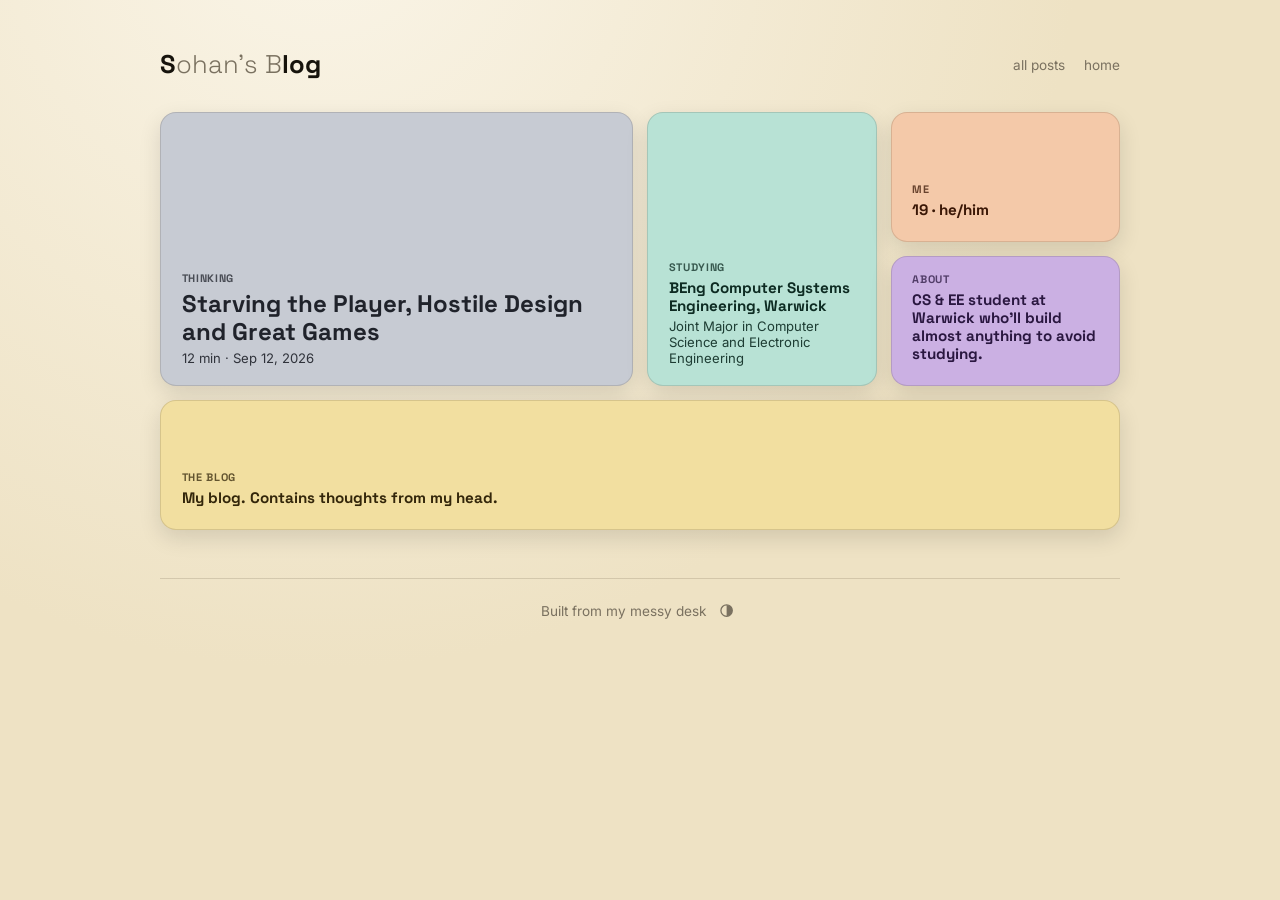
==== index.html @ 7ab5f75b "Initial commit of built site Co-Authored-By: Claude Sonnet 5 <noreply@anthropic.com> Claude-Session:" ====
<!doctype html>
<html lang="en">
<head>
<meta charset="utf-8">
<script>try{var t=localStorage.getItem('theme');if(t==='light'||t==='dark')document.documentElement.dataset.theme=t;}catch(e){}</script>
<meta name="viewport" content="width=device-width, initial-scale=1">
<meta name="color-scheme" content="light dark">
<title>Slog</title>
<link rel="preconnect" href="https://fonts.googleapis.com">
<link href="https://fonts.googleapis.com/css2?family=Space+Grotesk:wght@300;500;700;800&family=Inter:wght@400;500;600&family=IBM+Plex+Mono:wght@400;500&display=swap" rel="stylesheet">
<link rel="stylesheet" href="styles.css">
</head>
<body>
<div class="wrap">
  <header>
    <div class="id">
      <span class="name logo" id="site-logo"><span class="hl">S</span><span class="mid">ohan's B</span><span class="hl">log</span></span>
    </div>
    <nav class="top"><a href="posts.html">all posts</a><a href="index.html">home</a></nav>
  </header>
  
  <div class="grid">
    <a class="tile size-lg" style="background:var(--cat-thinking-bg);color:var(--cat-thinking-text)" href="posts/starving-the-player.html">
    <p class="kicker">THINKING</p>
    <h2>Starving the Player, Hostile Design and Great Games</h2>
    <p>12 min &middot; Sep 12, 2026</p>
  </a>
    <div class="tile size-tall meta-tile bio" style="background:var(--cat-studying-bg);color:var(--cat-studying-text)">
      <p class="kicker">STUDYING</p>
      <h2>BEng Computer Systems Engineering, Warwick</h2>
      <p>Joint Major in Computer Science and Electronic Engineering</p>
    </div>
    <div class="tile size-sm meta-tile bio" style="background:var(--cat-me-bg);color:var(--cat-me-text)">
      <p class="kicker">ME</p>
      <h2>19 &middot; he/him</h2>
      
    </div>
    <div class="tile size-sm meta-tile bio" style="background:var(--cat-about-bg);color:var(--cat-about-text)">
      <p class="kicker">ABOUT</p>
      <h2>CS &amp; EE student at Warwick who'll build almost anything to avoid studying.</h2>
      
    </div>
    <div class="tile size-wide meta-tile bio" style="background:var(--cat-site-bg);color:var(--cat-site-text)">
      <p class="kicker">THE BLOG</p>
      <h2>My blog. Contains thoughts from my head.</h2>
      
    </div>
  </div>
  <footer>
    Built from my messy desk
    <button type="button" id="theme-toggle" class="theme-toggle" title="Toggle theme" aria-label="Toggle color theme">
      <svg viewBox="0 0 24 24" fill="none" stroke="currentColor" stroke-width="2">
        <circle cx="12" cy="12" r="9"/>
        <path d="M12 3a9 9 0 0 1 0 18z" fill="currentColor" stroke="none"/>
      </svg>
    </button>
  </footer>
</div>
<script>
(function(){
  var btn = document.getElementById('theme-toggle');
  function effective(){
    return document.documentElement.dataset.theme
      || (matchMedia('(prefers-color-scheme: light)').matches ? 'light' : 'dark');
  }
  function label(){
    btn.setAttribute('aria-label', 'Switch to ' + (effective() === 'light' ? 'dark' : 'light') + ' mode');
  }
  label();
  btn.addEventListener('click', function(){
    var next = effective() === 'light' ? 'dark' : 'light';
    document.documentElement.dataset.theme = next;
    try { localStorage.setItem('theme', next); } catch (e) {}
    label();
  });
})();
</script>
<script>
setTimeout(function(){
  var logo = document.getElementById('site-logo');
  if (logo) logo.classList.add('collapsed');
}, 2000);
</script>
</body>
</html>
---- styles.css ----
:root, :root[data-theme="dark"]{
  --bg:#0a0b10; --lime:#d7e34a; --pink:#ff5c8a; --sky:#7ec8e3; --cream:#f2f0e8;
  --card:#151821; --border:rgba(255,255,255,.08); --dim:#9aa0ae; --txt:#e8e8e4;
  --body-txt:#c7cad2; --emphasis:#ffffff; --grad-a:#171a22; --grad-b:#0a0b10;
  --shadow-a:.4; --shadow-a-strong:.5;

  /* Category tile colors: identity, not theme — but still CSS variables (not
     hex baked into the HTML) so each one can be tuned separately per theme,
     e.g. `retro` needs a different tile color in light mode or it disappears
     into a cream page background. */
  --cat-hardware-bg:#d7e34a; --cat-hardware-text:#141410;
  --cat-repair-bg:#ff5c8a;   --cat-repair-text:#2b0f18;
  --cat-language-bg:#7ec8e3; --cat-language-text:#0e2233;
  --cat-retro-bg:#f2f0e8;    --cat-retro-text:#141410;
  --cat-default-bg:#9aa0ae;  --cat-default-text:#141410;
  --cat-about-bg:#b39ddb;    --cat-about-text:#1f1533;
  --cat-thinking-bg:#9aa0ae; --cat-thinking-text:#141410;

  /* Home page bio tiles (templates.js `bioTile()`) — each gets its own
     color so the three don't read as one repeated block, distinct from
     every post category above. */
  --cat-studying-bg:#7cd9c0; --cat-studying-text:#0c2b23;
  --cat-me-bg:#ffb08a;       --cat-me-text:#3a1706;
  --cat-site-bg:#f0c14b;     --cat-site-text:#2b1d05;
}
@media (prefers-color-scheme: light){
  :root{
    --bg:#f3ecd9; --card:#e8ddc2; --border:rgba(43,31,10,.14); --dim:#7a7160; --txt:#241f16;
    --body-txt:#4a4436; --emphasis:#16130c; --grad-a:#faf5e8; --grad-b:#eee2c4;
    --shadow-a:.12; --shadow-a-strong:.18;

    /* Dark mode can run these hues near-full saturation because they're
       glowing against near-black. On a light/cream page the same intensity
       next to dark text just looks loud, so light mode is a softened pastel
       pass of the same hues (lower saturation, higher lightness) rather
       than the dark-mode values lightly tweaked. `retro`/`default` are the
       exception — they stay a bit more saturated/mid-tone on purpose, or
       they'd wash out into the (also cream) page background. */
    --cat-hardware-bg:#dde8ad; --cat-hardware-text:#242807;
    --cat-repair-bg:#f3c2d1;   --cat-repair-text:#4a1420;
    --cat-language-bg:#c3e2f0; --cat-language-text:#0f2c3d;
    --cat-retro-bg:#d6c69c;    --cat-retro-text:#2b2013;
    --cat-default-bg:#c7cbd3;  --cat-default-text:#20232b;
    --cat-about-bg:#cbb0e3;    --cat-about-text:#2a1740;
    --cat-thinking-bg:#c7cbd3; --cat-thinking-text:#20232b;
    --cat-studying-bg:#b8e2d5; --cat-studying-text:#0d2b22;
    --cat-me-bg:#f4c9a9;       --cat-me-text:#3a1706;
    --cat-site-bg:#f2dfa0;     --cat-site-text:#33260a;
  }
}
/* Manual override from the theme-toggle button (templates.js), stored in
   localStorage. Attribute selectors here outrank the plain `:root` used by
   the media query above, so this wins over the system preference whichever
   way it goes; no `data-theme` attribute at all means "follow the system". */
:root[data-theme="light"]{
  --bg:#f3ecd9; --card:#e8ddc2; --border:rgba(43,31,10,.14); --dim:#7a7160; --txt:#241f16;
  --body-txt:#4a4436; --emphasis:#16130c; --grad-a:#faf5e8; --grad-b:#eee2c4;
  --shadow-a:.12; --shadow-a-strong:.18;
  --cat-hardware-bg:#dde8ad; --cat-hardware-text:#242807;
  --cat-repair-bg:#f3c2d1;   --cat-repair-text:#4a1420;
  --cat-language-bg:#c3e2f0; --cat-language-text:#0f2c3d;
  --cat-retro-bg:#d6c69c;    --cat-retro-text:#2b2013;
  --cat-default-bg:#c7cbd3;  --cat-default-text:#20232b;
  --cat-about-bg:#cbb0e3;    --cat-about-text:#2a1740;
  --cat-thinking-bg:#c7cbd3; --cat-thinking-text:#20232b;
  --cat-studying-bg:#b8e2d5; --cat-studying-text:#0d2b22;
  --cat-me-bg:#f4c9a9;       --cat-me-text:#3a1706;
  --cat-site-bg:#f2dfa0;     --cat-site-text:#33260a;
}
*{box-sizing:border-box}
/* Flipping the theme changes a lot of variables at once (page background,
   borders, every tile color); without this everything just snaps, which
   reads as a glitch rather than a deliberate toggle. Elements below that
   already declare their own `transition` (`.tile`, `.rel`, `.theme-toggle`)
   need these properties folded into that list instead — a competing
   `transition` declaration replaces this one outright, it doesn't merge. */
*{transition:background-color .35s ease, color .35s ease, border-color .35s ease, box-shadow .35s ease}
html{background:var(--bg)}
body{
  background:radial-gradient(circle at 25% -10%, var(--grad-a), var(--grad-b) 55%);
  margin:0; min-height:100vh; font-family:'Inter',sans-serif; color:var(--txt); padding:3rem 1.6rem 5rem;
  transition:background .35s ease, color .35s ease;
}
.wrap{max-width:960px; margin:0 auto}
header{display:flex; align-items:center; justify-content:space-between; margin-bottom:2rem; flex-wrap:wrap; gap:1rem}
.id{display:flex; align-items:center; gap:.7rem}
.id .name{font-family:'Space Grotesk',sans-serif; font-weight:800; font-size:1.6rem}
/* Home page only: reads as "Sohan's Blog", but the bold letters alone
   spell "Slog" (S...log) — hence the site's actual title everywhere else. */
.id .logo{font-weight:300; color:var(--dim)}
.id .logo .hl{font-weight:800; color:var(--emphasis)}
/* Home page only (`animateLogo` in templates.js adds `.collapsed` after a
   delay): shrinking `.mid`'s max-width to 0 is what visually pulls "S" and
   "log" together into "Slog" — simpler and more robust than animating two
   separate transforms toward each other, and it degrades gracefully to a
   static "Sohan's Blog" on every page that never adds `.collapsed`. */
.id .logo .mid{
  display:inline-block; overflow:hidden; white-space:nowrap; vertical-align:bottom;
  max-width:20ch; opacity:1;
  transition:max-width 1.1s cubic-bezier(.2,.8,.3,1), opacity .9s ease, color .35s ease;
}
.id .logo.collapsed .mid{max-width:0; opacity:0}
nav.top a{color:var(--dim); text-decoration:none; font-size:.85rem; margin-left:1.2rem}
nav.top a:hover{color:var(--emphasis)}

.page-title{font-family:'Space Grotesk',sans-serif; font-size:1.7rem; margin:0 0 1.4rem}

/* Bento grid: size classes + dense auto-flow, so any number of tiles just packs itself */
.grid{
  display:grid; grid-template-columns:repeat(4,1fr); grid-auto-rows:130px; grid-auto-flow:dense; gap:14px;
}
.tile{
  border-radius:16px; padding:1.2rem 1.3rem; overflow:hidden; text-decoration:none; color:inherit;
  display:flex; flex-direction:column; justify-content:flex-end; border:1px solid var(--border);
  box-shadow:0 8px 22px rgb(0 0 0 / var(--shadow-a));
  transition:transform .2s cubic-bezier(.2,.8,.3,1), box-shadow .05s ease, background-color .35s ease, color .35s ease, border-color .35s ease;
}
.tile:hover{transform:translateY(-4px); box-shadow:0 16px 32px rgb(0 0 0 / var(--shadow-a-strong))}
.size-lg{grid-column:span 2; grid-row:span 2}
.size-md{grid-column:span 2; grid-row:span 1}
.size-sm{grid-column:span 1; grid-row:span 1}
.size-wide{grid-column:span 4; grid-row:span 1}
.size-tall{grid-column:span 1; grid-row:span 2}
.tile .kicker{font-family:'Space Grotesk',sans-serif; font-size:.68rem; font-weight:700; letter-spacing:.06em; opacity:.75; margin:0 0 .3rem}
.tile h2{font-family:'Space Grotesk',sans-serif; font-size:1.1rem; margin:0 0 .2rem; line-height:1.18}
.size-lg h2{font-size:1.5rem}
.tile p{margin:0; font-size:.82rem; opacity:.9}
.meta-tile{cursor:default}
.bio h2{font-size:.95rem}

@media (max-width:700px){
  .grid{grid-template-columns:repeat(2,1fr)}
  .size-wide{grid-column:span 2}
}

/* Post page */
.back{display:inline-flex; align-items:center; gap:.4rem; color:var(--dim); text-decoration:none; font-size:.85rem; margin-bottom:1.6rem}
.back:hover{color:var(--emphasis)}
.back svg{width:14px; height:14px}
.kicker-badge{
  display:inline-flex; align-items:center; gap:.4rem; font-family:'Space Grotesk',sans-serif; font-weight:700;
  font-size:.7rem; letter-spacing:.06em; padding:.3rem .7rem; border-radius:20px; margin-bottom:1.1rem;
}
h1{font-family:'Space Grotesk',sans-serif; font-size:clamp(1.8rem,5vw,2.4rem); line-height:1.15; margin:0 0 1rem}
.post-meta{color:var(--dim); font-size:.88rem; margin:0 0 2.4rem; display:flex; gap:1rem; flex-wrap:wrap}
article{max-width:680px}
article h2{font-family:'Space Grotesk',sans-serif; font-size:1.35rem; margin:2.4rem 0 1rem}
article p{line-height:1.75; color:var(--body-txt); margin:0 0 1.2rem; font-size:1.02rem}
article a{color:var(--lime)}
article ul, article ol{padding-left:1.4rem; margin:0 0 1.2rem; color:var(--body-txt)}
article li{margin-bottom:.4rem; line-height:1.6}
article strong{color:var(--emphasis)}
article blockquote{
  border-left:3px solid var(--lime); margin:2rem 0; padding:.3rem 0 .3rem 1.3rem; font-style:italic;
  font-size:1.1rem; color:var(--txt);
}
article pre{
  background:var(--card); border:1px solid var(--border); border-radius:10px; padding:1.1rem 1.2rem;
  overflow-x:auto; margin:1.6rem 0; box-shadow:0 6px 18px rgb(0 0 0 / var(--shadow-a));
}
article code{font-family:'IBM Plex Mono',monospace; font-size:.85rem}
article :not(pre) > code{background:var(--card); padding:.15rem .4rem; border-radius:4px}

hr.div{border:none; border-top:1px solid var(--border); margin:3rem 0 2rem}
.related h3{font-family:'Space Grotesk',sans-serif; font-size:1rem; color:var(--dim); font-weight:500; margin:0 0 1rem}
.rel-grid{display:grid; grid-template-columns:1fr 1fr 1fr; gap:12px}
.rel{
  border-radius:12px; padding:1rem 1.1rem; text-decoration:none; display:block;
  border:1px solid var(--border); box-shadow:0 6px 16px rgb(0 0 0 / var(--shadow-a));
  transition:transform .15s ease, background-color .35s ease, color .35s ease, border-color .35s ease;
}
.rel:hover{transform:translateY(-3px)}
.rel .tag{font-family:'Space Grotesk',sans-serif; font-size:.65rem; font-weight:700; letter-spacing:.05em; opacity:.75; margin:0 0 .35rem}
.rel .t{font-family:'Space Grotesk',sans-serif; font-size:.92rem; font-weight:700; line-height:1.25}

footer{
  margin-top:3rem; padding-top:1.2rem; border-top:1px solid var(--border); color:var(--dim);
  font-size:.85rem; display:flex; align-items:center; justify-content:center; gap:.5rem;
}

@media (max-width:560px){
  .rel-grid{grid-template-columns:1fr}
}

/* Tucked into the footer rather than floating over the page — a quiet
   detail you notice on the way out, not a control competing for attention.
   The contrast-disc icon is still the familiar "toggle theme" convention. */
.theme-toggle{
  display:inline-flex; align-items:center; justify-content:center; width:1.6rem; height:1.6rem;
  padding:0; margin:0; border:none; border-radius:50%; background:none; color:var(--dim); cursor:pointer;
  transition:color .15s ease, background-color .15s ease;
}
.theme-toggle:hover{color:var(--emphasis); background-color:var(--card)}
.theme-toggle svg{width:.95rem; height:.95rem}
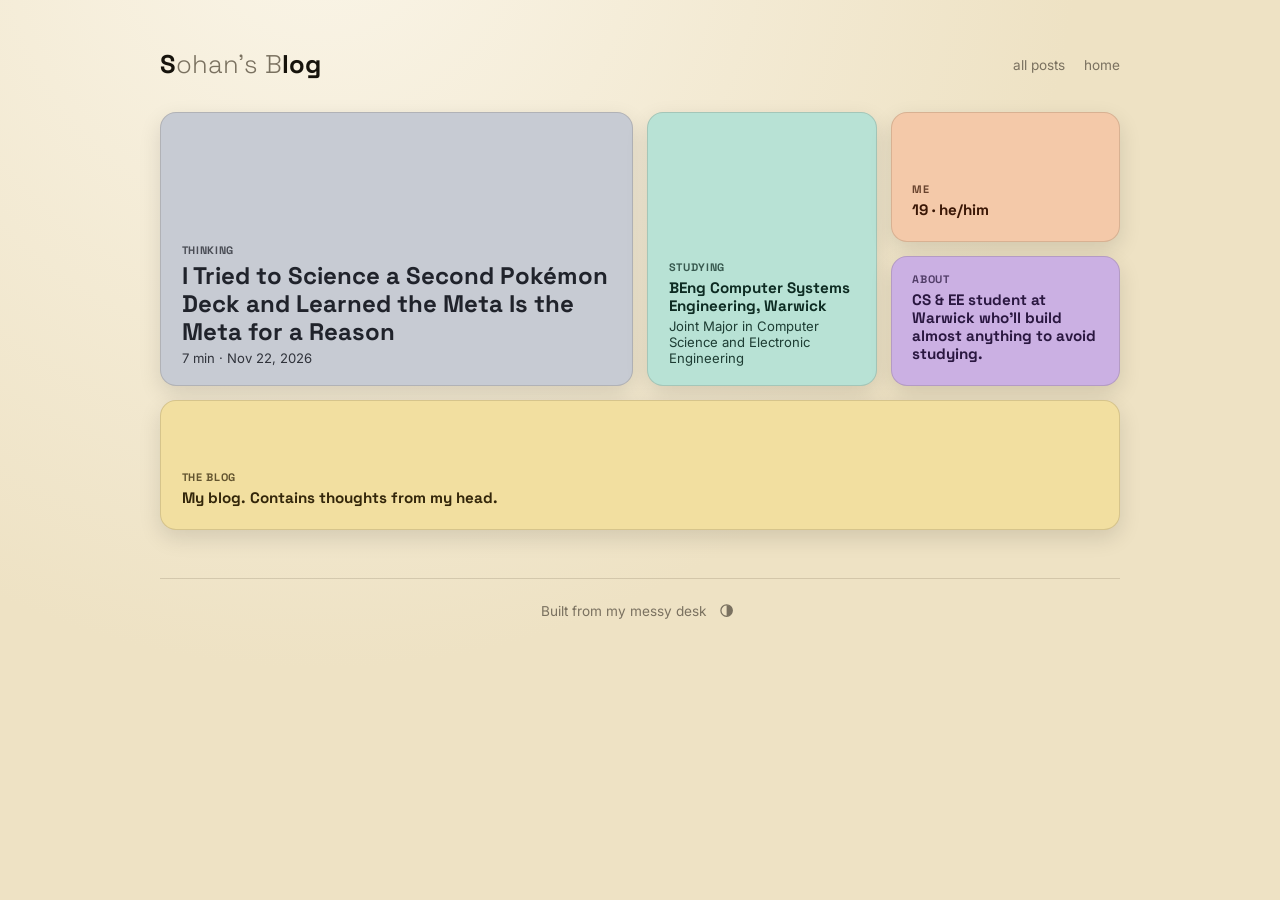
==== commit bb9ab3de: "Add post: I Tried to Science a Second Pokémon Deck Co-Authored-By: Claude Sonnet 5.5 <noreply@anthro" ====
--- a/index.html
+++ b/index.html
@@ -20,10 +20,10 @@
   </header>
   
   <div class="grid">
-    <a class="tile size-lg" style="background:var(--cat-thinking-bg);color:var(--cat-thinking-text)" href="posts/starving-the-player.html">
+    <a class="tile size-lg" style="background:var(--cat-thinking-bg);color:var(--cat-thinking-text)" href="posts/pokemon-tcg-second-deck.html">
     <p class="kicker">THINKING</p>
-    <h2>Starving the Player, Hostile Design and Great Games</h2>
-    <p>12 min &middot; Sep 12, 2026</p>
+    <h2>I Tried to Science a Second Pokémon Deck and Learned the Meta Is the Meta for a Reason</h2>
+    <p>7 min &middot; Nov 22, 2026</p>
   </a>
     <div class="tile size-tall meta-tile bio" style="background:var(--cat-studying-bg);color:var(--cat-studying-text)">
       <p class="kicker">STUDYING</p>
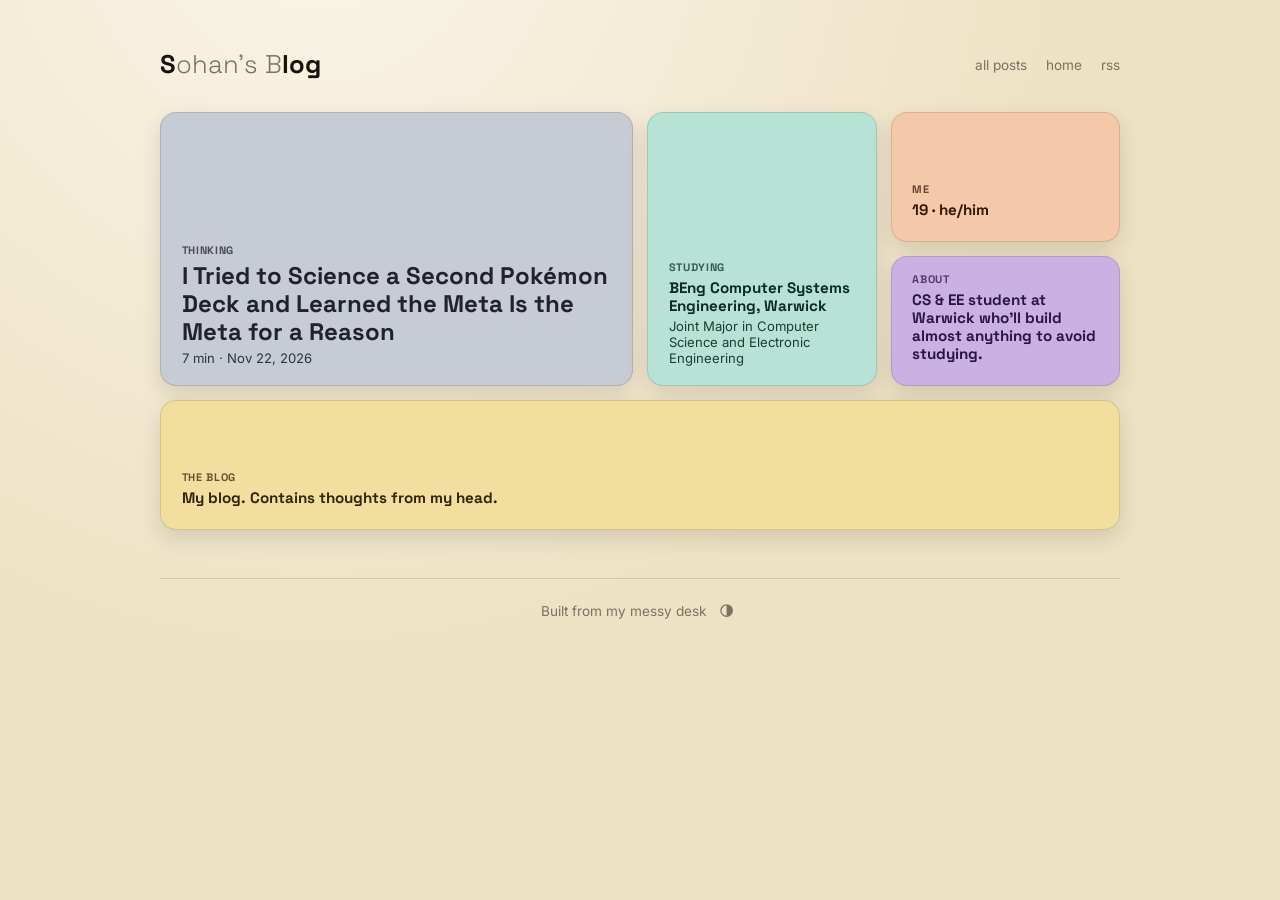
==== commit bb266116: "Add RSS feed and moderated comments - feed.xml (RSS 2.0) plus rss link in nav and feed autodiscovery" ====
--- a/index.html
+++ b/index.html
@@ -9,6 +9,7 @@
 <link rel="preconnect" href="https://fonts.googleapis.com">
 <link href="https://fonts.googleapis.com/css2?family=Space+Grotesk:wght@300;500;700;800&family=Inter:wght@400;500;600&family=IBM+Plex+Mono:wght@400;500&display=swap" rel="stylesheet">
 <link rel="stylesheet" href="styles.css">
+<link rel="alternate" type="application/rss+xml" title="Sohan's Blog" href="feed.xml">
 </head>
 <body>
 <div class="wrap">
@@ -16,7 +17,7 @@
     <div class="id">
       <span class="name logo" id="site-logo"><span class="hl">S</span><span class="mid">ohan's B</span><span class="hl">log</span></span>
     </div>
-    <nav class="top"><a href="posts.html">all posts</a><a href="index.html">home</a></nav>
+    <nav class="top"><a href="posts.html">all posts</a><a href="index.html">home</a><a href="feed.xml">rss</a></nav>
   </header>
   
   <div class="grid">
--- a/styles.css
+++ b/styles.css
@@ -192,3 +192,28 @@
 }
 .theme-toggle:hover{color:var(--emphasis); background-color:var(--card)}
 .theme-toggle svg{width:.95rem; height:.95rem}
+
+/* Comments (templates.js commentsSection). Variables only, so both themes work. */
+.comments{max-width:680px; margin:3rem 0 0}
+.comments h3{font-family:'Space Grotesk',sans-serif; font-size:1.2rem; margin:0 0 1rem}
+.comment{background:var(--card); border:1px solid var(--border); border-radius:12px; padding:1rem 1.2rem; margin:0 0 .9rem}
+.c-head{display:flex; align-items:baseline; gap:.7rem; flex-wrap:wrap}
+.c-name{font-family:'Space Grotesk',sans-serif; color:var(--emphasis)}
+.c-meta{font-family:'IBM Plex Mono',monospace; font-size:.78rem; color:var(--dim)}
+.c-body{margin:.5rem 0 0; line-height:1.65; color:var(--body-txt); white-space:pre-wrap; overflow-wrap:anywhere}
+.c-note{color:var(--dim); font-size:.88rem; margin:.4rem 0}
+.c-form{margin-top:1.6rem; display:grid; gap:.9rem}
+.c-form label{display:grid; gap:.3rem; font-size:.88rem; color:var(--dim)}
+.c-form input, .c-form textarea{
+  font:inherit; font-size:.95rem; color:var(--txt); background:var(--card);
+  border:1px solid var(--border); border-radius:8px; padding:.55rem .7rem; width:100%;
+}
+.c-form input:focus, .c-form textarea:focus{outline:2px solid var(--dim); outline-offset:1px}
+.c-form textarea{resize:vertical; min-height:7rem}
+.c-form button{
+  justify-self:start; font:inherit; font-weight:600; cursor:pointer;
+  background:var(--emphasis); color:var(--bg); border:0; border-radius:8px; padding:.55rem 1.3rem;
+}
+.c-form button:disabled{opacity:.5; cursor:default}
+/* Honeypot: off-screen rather than display:none, since some bots skip hidden fields. */
+.c-hp{position:absolute; left:-9999px; width:1px; height:1px; overflow:hidden}
